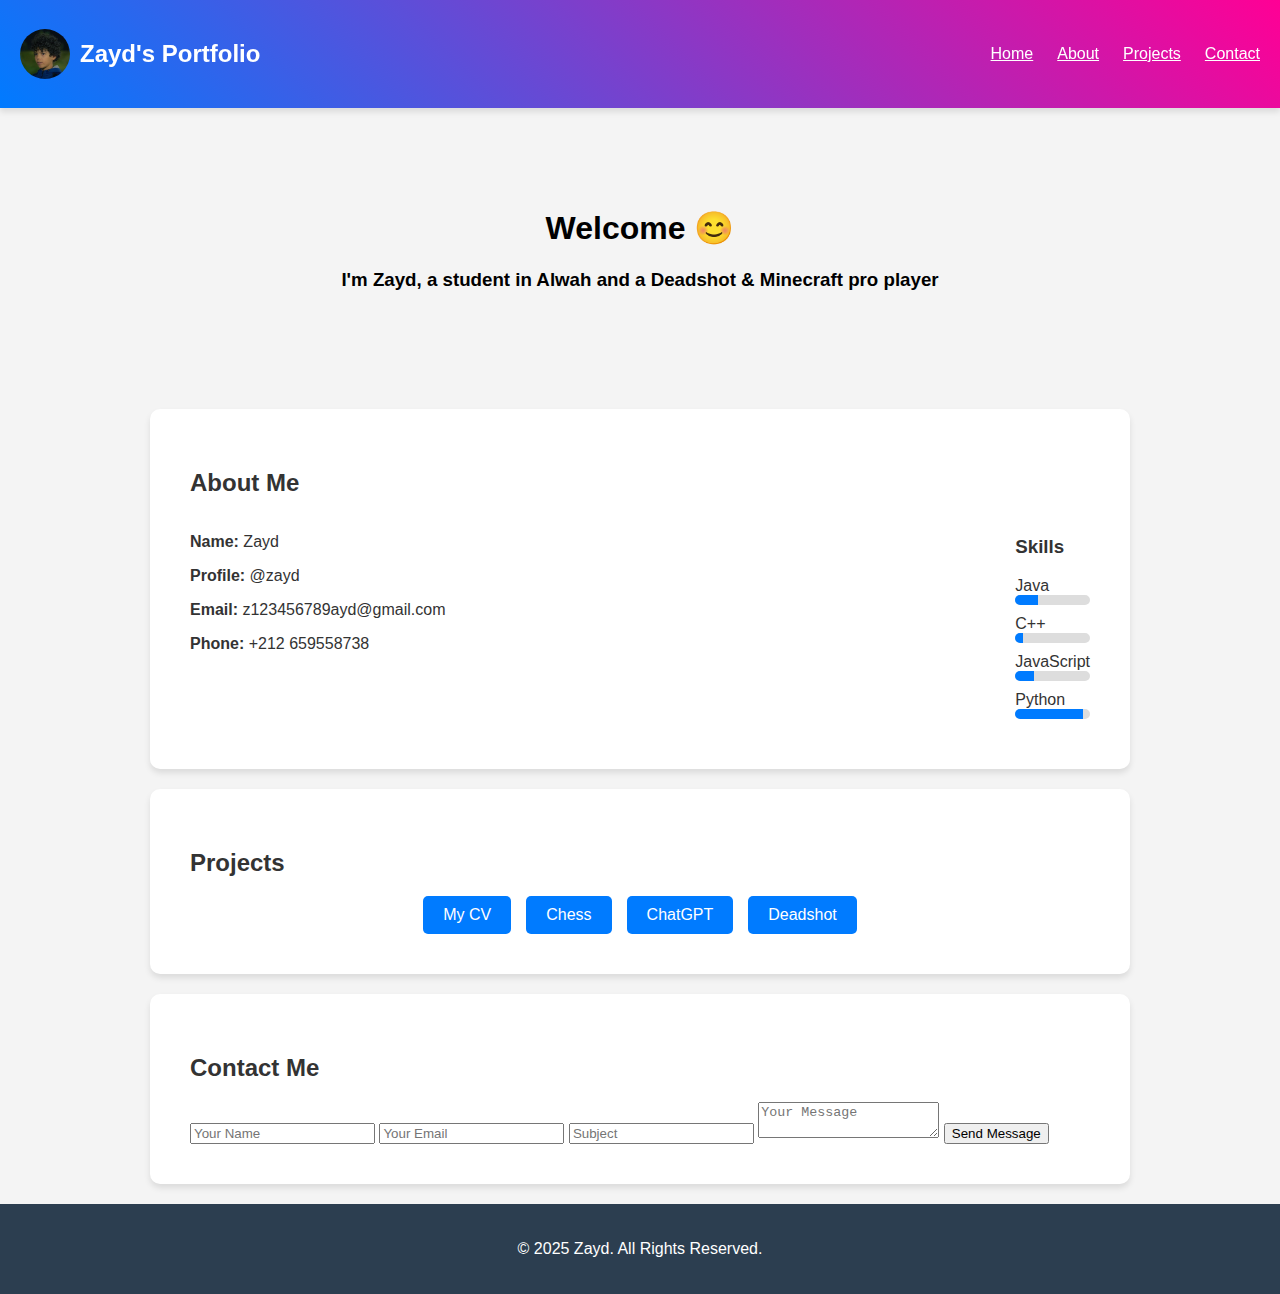
==== index.html @ 5912c64f "initial commit" ====
<!DOCTYPE html>
<html lang="en">

<head>
    <meta charset="UTF-8">
    <meta name="viewport" content="width=device-width, initial-scale=1.0">
    <link rel="stylesheet" href="./style.css">
    <title>Zayd's Portfolio</title>
</head>

<body>
    <header>
        <div class="logo">
            <img src="zayd.jpg" alt="Logo">
            <h2>Zayd's Portfolio</h2>
        </div>
        <nav>
            <ul>
                <li><a href="#home">Home</a></li>
                <li><a href="#about">About</a></li>
                <li><a href="#projects">Projects</a></li>
                <li><a href="#contact">Contact</a></li>
            </ul>
        </nav>
    </header>

    <main>
        <section id="home" class="hero">
            <h1 class="blll">Welcome 😊</h1>
            <h3 class="blll">I'm Zayd, a student in Alwah and a Deadshot & Minecraft pro player</h3>
        </section>

        <section id="about" class="content-section">
            <h2>About Me</h2>
            <div class="about-container">
                <div class="contact-info">
                    <p><strong>Name:</strong> Zayd</p>
                    <p><strong>Profile:</strong> @zayd</p>
                    <p><strong>Email:</strong> z123456789ayd@gmail.com</p>
                    <p><strong>Phone:</strong> +212 659558738</p>
                </div>
                <div class="skills">
                    <h3>Skills</h3>
                    <div class="skill"><span>Java</span><div class="bar"><div class="progress" style="width: 30%;"></div></div></div>
                    <div class="skill"><span>C++</span><div class="bar"><div class="progress" style="width: 10%;"></div></div></div>
                    <div class="skill"><span>JavaScript</span><div class="bar"><div class="progress" style="width: 25%;"></div></div></div>
                    <div class="skill"><span>Python</span><div class="bar"><div class="progress" style="width: 90%;"></div></div></div>
                </div>
            </div>
        </section>

        <section id="projects" class="content-section">
            <h2>Projects</h2>
            <div class="project-list">
                <a href="#" class="project">My CV</a>
                <a href="https://www.chess.com/" class="project">Chess</a>
                <a href="https://chatgpt.com/" class="project">ChatGPT</a>
                <a href="https://deadshot.io/" class="project">Deadshot</a>
            </div>
        </section>

        <section id="contact" class="content-section">
            <h2>Contact Me</h2>
            <form action="submit_form.php" method="POST">
                <input type="text" name="name" placeholder="Your Name" required>
                <input type="email" name="email" placeholder="Your Email" required>
                <input type="text" name="subject" placeholder="Subject" required>
                <textarea name="message" placeholder="Your Message" required></textarea>
                <button type="submit">Send Message</button>
            </form>
        </section>
    </main>

    <footer>
        <p>&copy; 2025 Zayd. All Rights Reserved.</p>
    </footer>
</body>

</html>
---- style.css ----
body {
    margin: 0;
    font-family: Arial, sans-serif;
    background-color: #f4f4f4;
    color: #333;
}

header {
    display: flex;
    justify-content: space-between;
    align-items: center;
    padding: 20px;
    background: linear-gradient(45deg, #007bff, #ff0095);
    color: white;
    position: sticky;
    top: 0;
    box-shadow: 0 4px 6px rgba(0, 0, 0, 0.1);
    z-index: 1000;
}

header .logo {
    display: flex;
    align-items: center;
    gap: 10px;
}

header .logo img {
    width: 50px;
    height: 50px;
    border-radius: 50%;
}

nav ul {
    display: flex;
    gap: 1.5rem;
    list-style: none;
    margin: 0;
    padding: 0;
}

nav ul li a {
    color: white;
    font-weight: lighter;
    transition: 1s;
}

nav ul li a:hover {
    text-decoration: underline;
}

.hero {
    text-align: center;
    padding: 80px 20px;
    background: url("./image.png") no-repeat center center / cover;
    color: white;
}

.content-section {
    padding: 40px;
    background: white;
    margin: 20px auto;
    border-radius: 10px;
    box-shadow: 0 4px 6px rgba(0, 0, 0, 0.1);
    max-width: 900px;
}

.about-container {
    display: flex;
    justify-content: space-between;
    flex-wrap: wrap;
}

.skills .skill {
    margin-bottom: 10px;
}

.bar {
    width: 100%;
    background: #ddd;
    height: 10px;
    border-radius: 5px;
    overflow: hidden;
}

.progress {
    height: 100%;
    background: #007bff;
}

.project-list {
    display: flex;
    gap: 15px;
    flex-wrap: wrap;
    justify-content: center;
}

.project {
    background: #007bff;
    color: white;
    padding: 10px 20px;
    border-radius: 5px;
    text-decoration: none;
    transition: 0.3s;
}

.project:hover {
    background: #0056b3;
}

footer {
    text-align: center;
    background: #2c3e50;
    color: white;
    padding: 20px;
}

.blll{
    color: black;
}
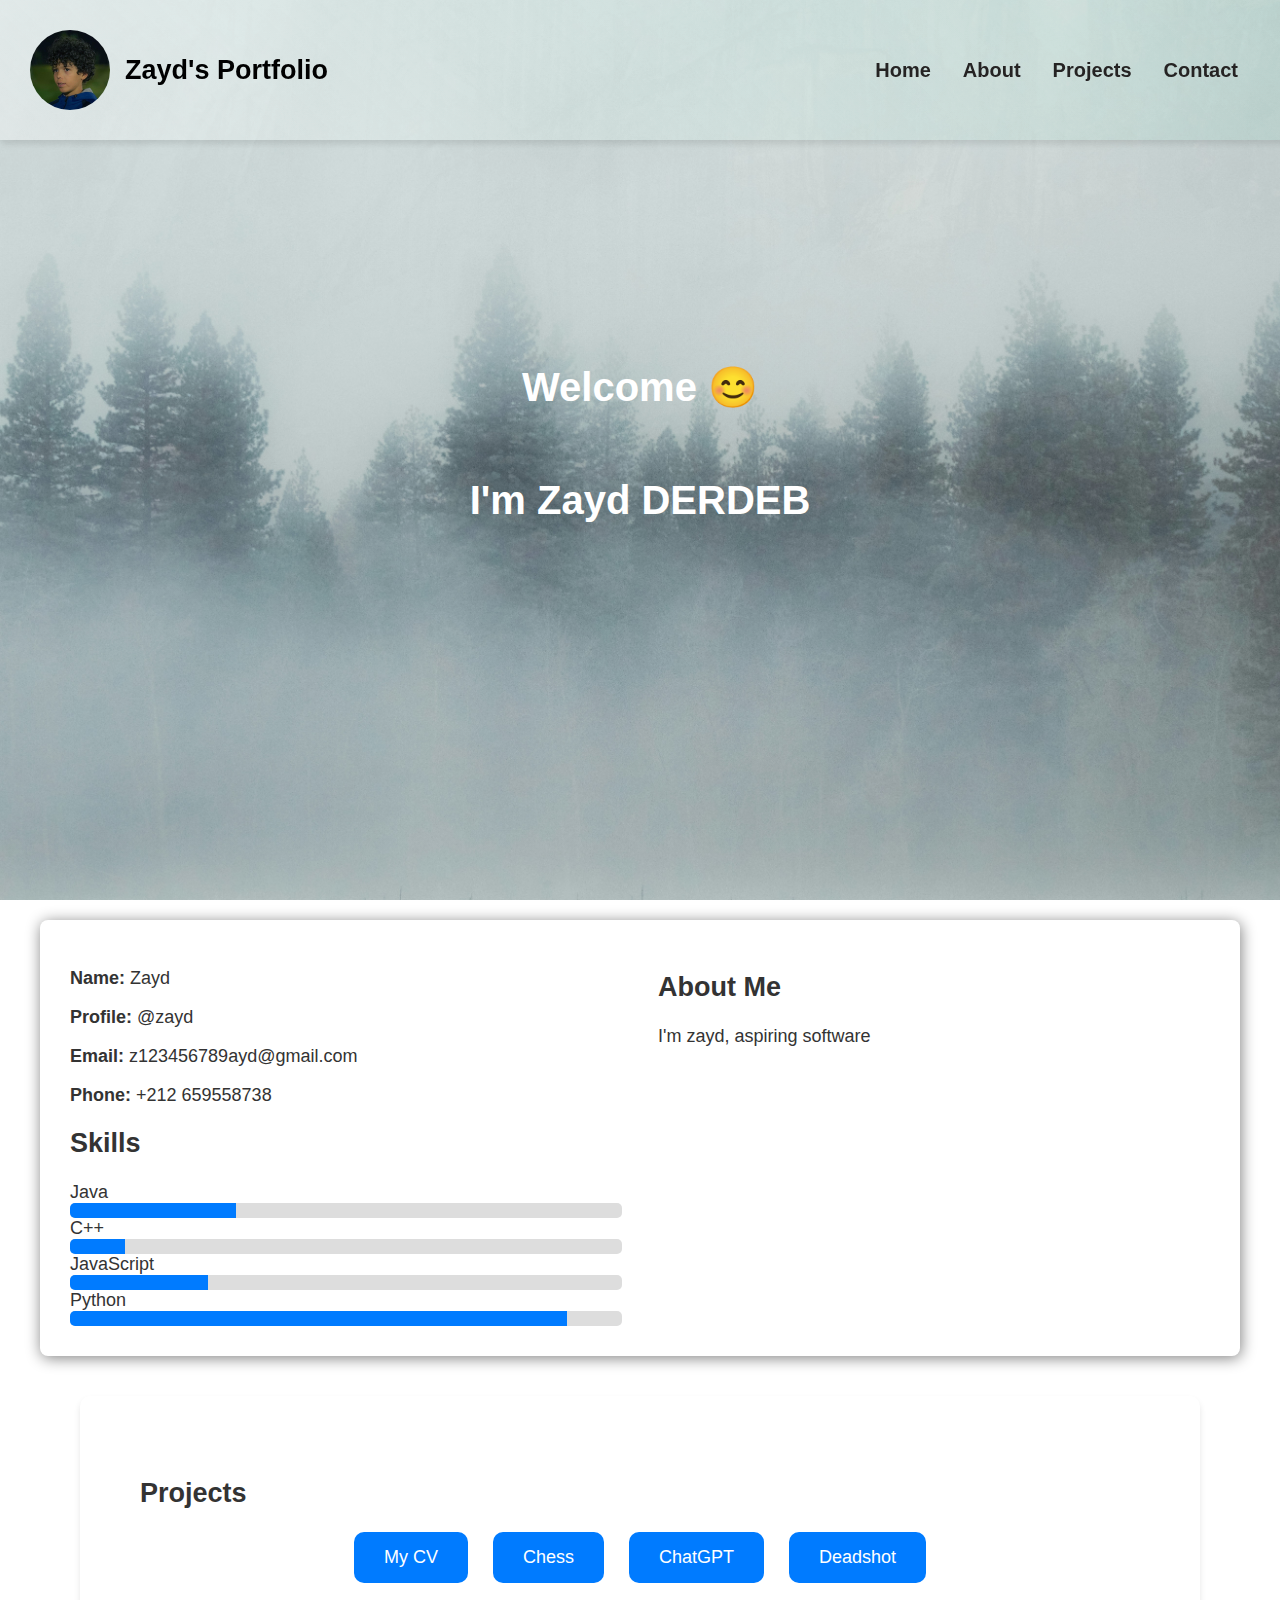
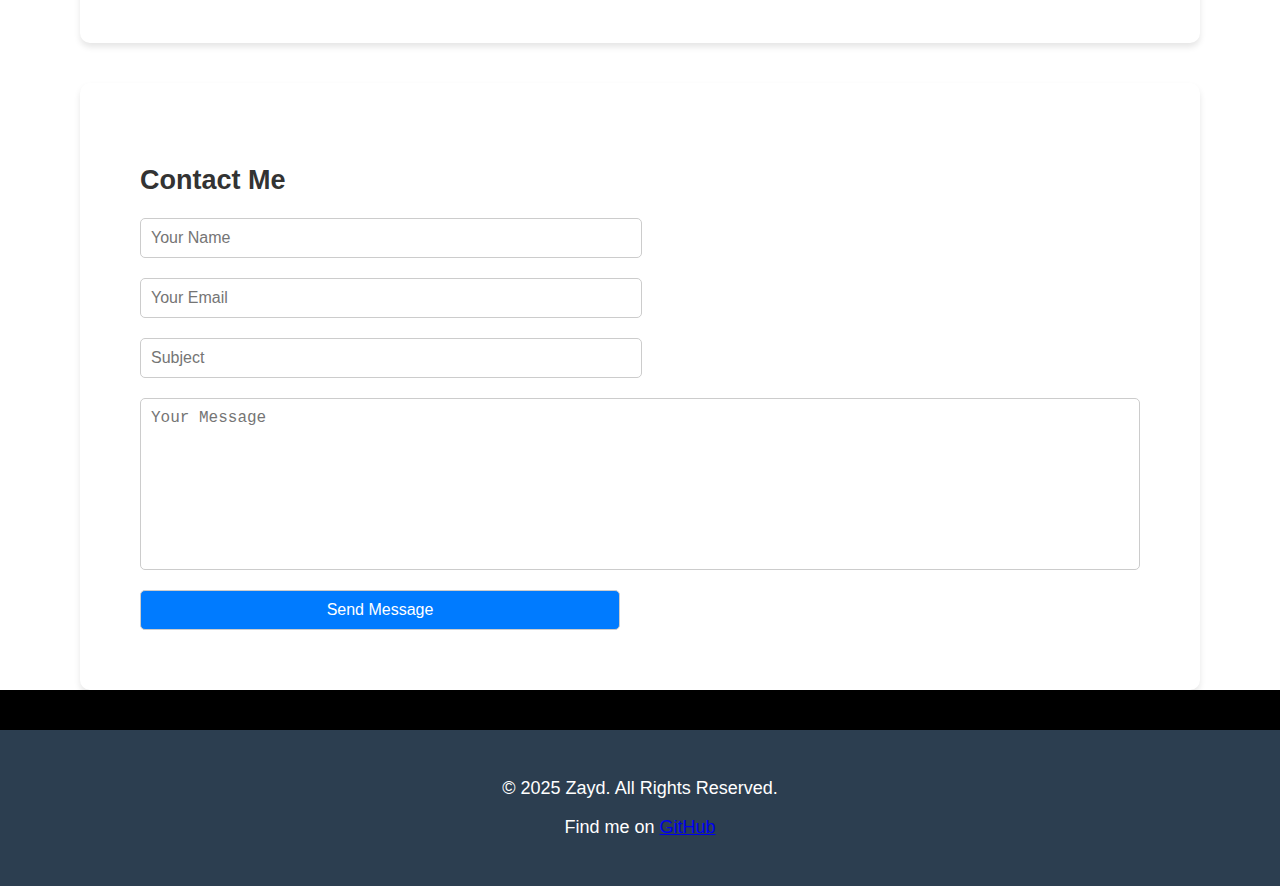
==== commit 70f3c65e: "fix header and about" ====
--- a/index.html
+++ b/index.html
@@ -25,29 +25,51 @@
     </header>
 
     <main>
-        <section id="home" class="hero">
+        <section id="home">
             <h1 class="blll">Welcome 😊</h1>
-            <h3 class="blll">I'm Zayd, a student in Alwah and a Deadshot & Minecraft pro player</h3>
+            <h3 class="blll">I'm Zayd DERDEB</h3>
         </section>
 
-        <section id="about" class="content-section">
-            <h2>About Me</h2>
-            <div class="about-container">
+        <section id="about">
+
+            <div class="contact-info-skills">
                 <div class="contact-info">
                     <p><strong>Name:</strong> Zayd</p>
                     <p><strong>Profile:</strong> @zayd</p>
                     <p><strong>Email:</strong> z123456789ayd@gmail.com</p>
                     <p><strong>Phone:</strong> +212 659558738</p>
                 </div>
+                <h2>Skills</h2>
                 <div class="skills">
-                    <h3>Skills</h3>
-                    <div class="skill"><span>Java</span><div class="bar"><div class="progress" style="width: 30%;"></div></div></div>
-                    <div class="skill"><span>C++</span><div class="bar"><div class="progress" style="width: 10%;"></div></div></div>
-                    <div class="skill"><span>JavaScript</span><div class="bar"><div class="progress" style="width: 25%;"></div></div></div>
-                    <div class="skill"><span>Python</span><div class="bar"><div class="progress" style="width: 90%;"></div></div></div>
+                    <div class="skill"><span>Java</span>
+                        <div class="bar">
+                            <div class="progress" style="width: 30%;"></div>
+                        </div>
+                    </div>
+                    <div class="skill"><span>C++</span>
+                        <div class="bar">
+                            <div class="progress" style="width: 10%;"></div>
+                        </div>
+                    </div>
+                    <div class="skill"><span>JavaScript</span>
+                        <div class="bar">
+                            <div class="progress" style="width: 25%;"></div>
+                        </div>
+                    </div>
+                    <div class="skill"><span>Python</span>
+                        <div class="bar">
+                            <div class="progress" style="width: 90%;"></div>
+                        </div>
+                    </div>
                 </div>
             </div>
+            <div class="about-me">
+                <h2>About Me</h2>
+                <p>I'm zayd, aspiring software</p>
+            </div>
         </section>
+
+
 
         <section id="projects" class="content-section">
             <h2>Projects</h2>
@@ -58,10 +80,9 @@
                 <a href="https://deadshot.io/" class="project">Deadshot</a>
             </div>
         </section>
-
         <section id="contact" class="content-section">
             <h2>Contact Me</h2>
-            <form action="submit_form.php" method="POST">
+            <form action="submit_form.php" method="POST" class="contact-form">
                 <input type="text" name="name" placeholder="Your Name" required>
                 <input type="email" name="email" placeholder="Your Email" required>
                 <input type="text" name="subject" placeholder="Subject" required>
@@ -69,11 +90,13 @@
                 <button type="submit">Send Message</button>
             </form>
         </section>
+
     </main>
-
     <footer>
         <p>&copy; 2025 Zayd. All Rights Reserved.</p>
+        <p>Find me on <a href="https://github.com/derzayd" target="_blank">GitHub</a></p>
     </footer>
+
 </body>
 
 </html>--- a/style.css
+++ b/style.css
@@ -1,67 +1,107 @@
+html{
+    scroll-behavior: smooth;
+}
 body {
     margin: 0;
     font-family: Arial, sans-serif;
-    background-color: #f4f4f4;
+    background-color: #000000;
     color: #333;
+    font-size: 18px; /* Increase base font size */
 }
 
 header {
     display: flex;
     justify-content: space-between;
     align-items: center;
-    padding: 20px;
-    background: linear-gradient(45deg, #007bff, #ff0095);
-    color: white;
-    position: sticky;
+    padding: 30px; /* Increased padding for better spacing */
+    background: linear-gradient(45deg, #feffff5f, #62d1ae20);
+    color: rgb(0, 0, 0);
+    position: fixed;
     top: 0;
     box-shadow: 0 4px 6px rgba(0, 0, 0, 0.1);
     z-index: 1000;
+    width: 100vw;
+}
+main{
+    background-color: #ffffff;
+}
+#home{
+    height: 100vh;
+    background: linear-gradient(rgba(255, 255, 255, 0.118),rgba(0, 255, 26, 0)),url(./bg.jpg);
+    background-position:center;
+    background-size: cover;
+    display: flex;
+    justify-content: center;
+    align-items: center;
+    flex-direction: column;
 }
 
 header .logo {
     display: flex;
     align-items: center;
-    gap: 10px;
+    gap: 15px; /* Increased gap */
 }
 
 header .logo img {
-    width: 50px;
-    height: 50px;
+    width: 80px; /* Increased logo size */
+    height: 80px;
     border-radius: 50%;
 }
-
+nav{
+    margin-right: 4em;
+}
 nav ul {
     display: flex;
-    gap: 1.5rem;
+    gap: 2rem; /* Increased gap between navigation links */
     list-style: none;
     margin: 0;
     padding: 0;
 }
 
-nav ul li a {
-    color: white;
-    font-weight: lighter;
+nav a {
+    color: rgb(37, 35, 35);
+    font-weight:bolder;
+    font-size: 20px; /* Increased font size */
     transition: 1s;
+    position: relative;
+    text-decoration: none;
+}
+nav a::after{
+    content: '';
+    position: absolute;
+    top: 22px;
+    left: 0;
+    background-color: #ffffff;
+    height: 3px;
+    width: 0;
+    transition: width 0.3s ease;
 }
 
-nav ul li a:hover {
-    text-decoration: underline;
+nav a:hover::after {
+    width: 100%;
 }
+#about{
+    scroll-margin-top: 9em;
+    padding: 30px;
+    display: flex;
+    gap: 2em;
+    background: white;
+    border-radius: 8px;
+    box-shadow: 1px 2px 15px grey;
+    margin: 20px 40px;
 
-.hero {
-    text-align: center;
-    padding: 80px 20px;
-    background: url("./image.png") no-repeat center center / cover;
-    color: white;
+}
+.contact-info-skills, .about-me{
+    width: 50%;
 }
 
 .content-section {
-    padding: 40px;
+    padding: 60px; /* Increased padding in sections */
     background: white;
-    margin: 20px auto;
+    margin: 40px auto; /* Increased margin for bigger spacing between sections */
     border-radius: 10px;
     box-shadow: 0 4px 6px rgba(0, 0, 0, 0.1);
-    max-width: 900px;
+    max-width: 1000px; /* Made the max width bigger */
 }
 
 .about-container {
@@ -70,14 +110,10 @@
     flex-wrap: wrap;
 }
 
-.skills .skill {
-    margin-bottom: 10px;
-}
-
 .bar {
     width: 100%;
     background: #ddd;
-    height: 10px;
+    height: 15px; /* Increased height of the progress bars */
     border-radius: 5px;
     overflow: hidden;
 }
@@ -89,7 +125,7 @@
 
 .project-list {
     display: flex;
-    gap: 15px;
+    gap: 25px; /* Increased gap between project items */
     flex-wrap: wrap;
     justify-content: center;
 }
@@ -97,8 +133,9 @@
 .project {
     background: #007bff;
     color: white;
-    padding: 10px 20px;
-    border-radius: 5px;
+    padding: 15px 30px; /* Increased padding for bigger buttons */
+    border-radius: 10px; /* Increased border radius for a smoother look */
+    font-size: 18px; /* Increased font size */
     text-decoration: none;
     transition: 0.3s;
 }
@@ -111,9 +148,45 @@
     text-align: center;
     background: #2c3e50;
     color: white;
-    padding: 20px;
+    padding: 30px; /* Increased padding for better spacing */
 }
 
 .blll{
-    color: black;
-}+    color: rgb(255, 255, 255);
+    font-size: 40px; /* Increased font size for hero section headings */
+}
+
+#contact .contact-form {
+    display: flex;
+    flex-wrap: wrap;
+    gap: 20px; /* Space between each element */
+    justify-content: space-between;
+}
+
+#contact .contact-form input,
+#contact .contact-form textarea,
+#contact .contact-form button {
+    width: 48%; /* Make the inputs and button take up nearly half of the width */
+    padding: 10px;
+    font-size: 16px;
+    border: 1px solid #ccc;
+    border-radius: 5px;
+}
+
+#contact .contact-form button {
+    width: 48%; /* Same width for the button */
+    background-color: #007bff;
+    color: white;
+    cursor: pointer;
+    transition: background-color 0.3s ease;
+}
+
+#contact .contact-form button:hover {
+    background-color: #0056b3;
+}
+
+#contact .contact-form textarea {
+    width: 100%; /* Textarea should take up the full width */
+    height: 150px;
+    resize: none; /* Disable resizing */
+}
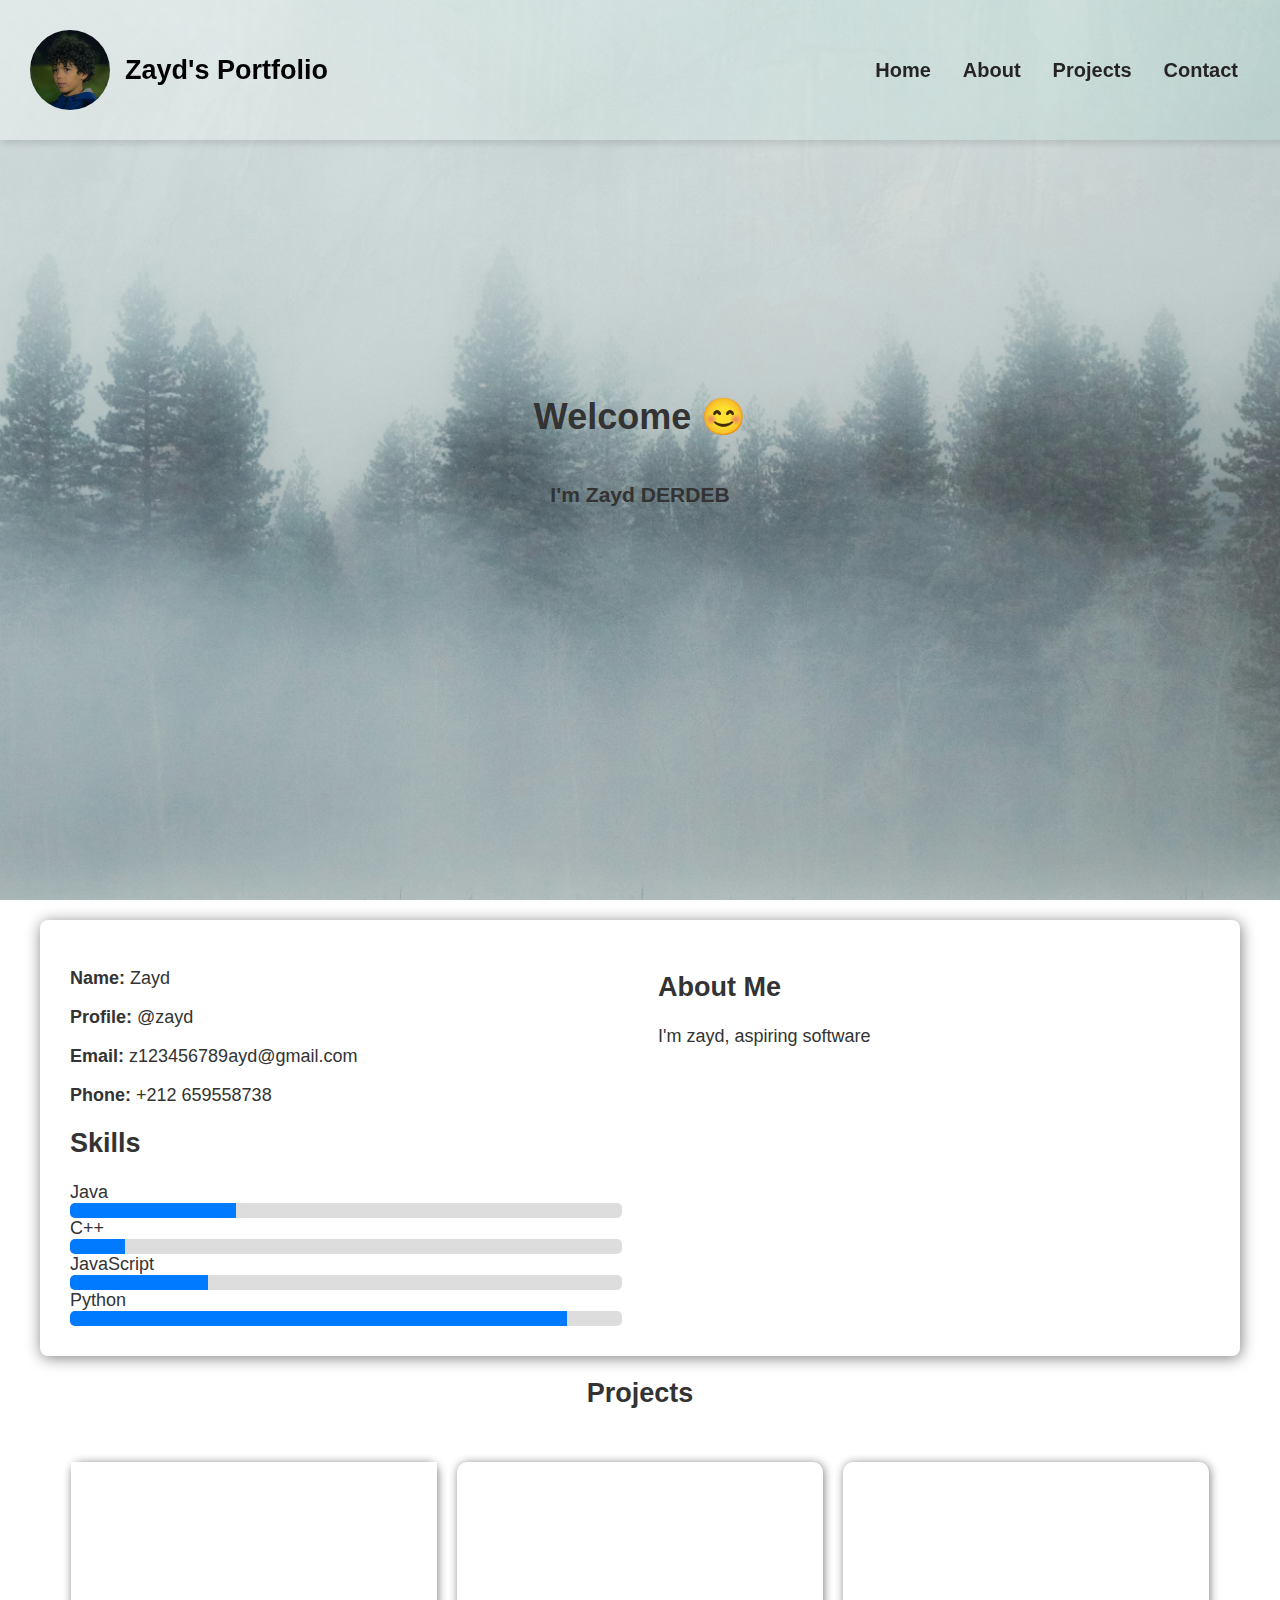
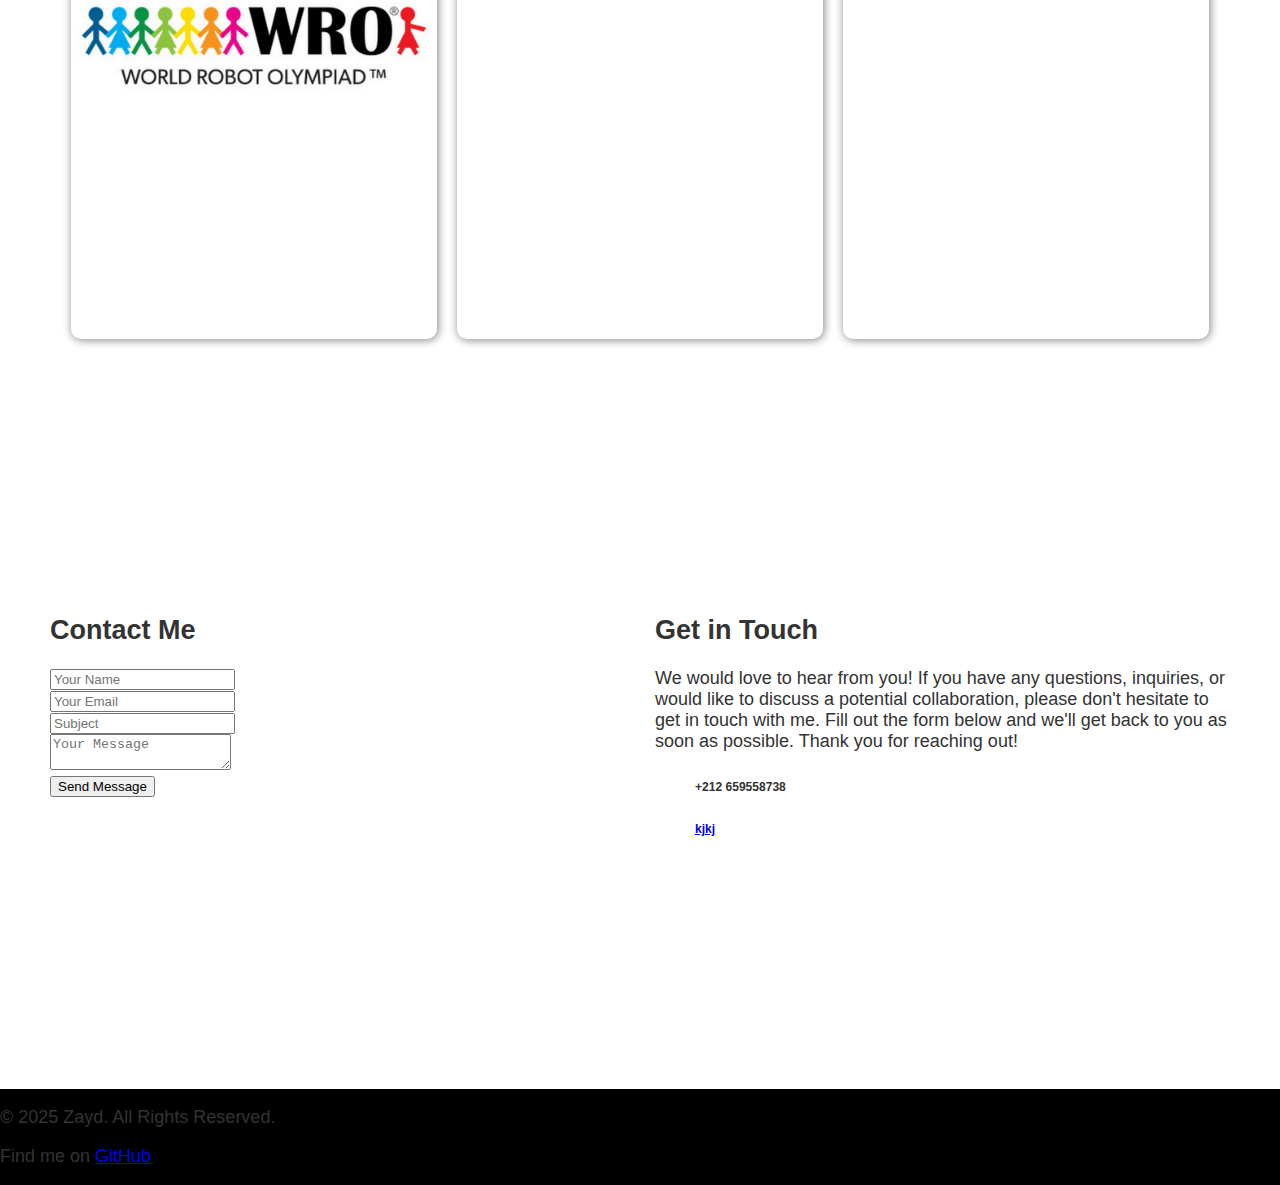
==== commit 660ecb0d: "add project section" ====
--- a/index.html
+++ b/index.html
@@ -5,6 +5,8 @@
     <meta charset="UTF-8">
     <meta name="viewport" content="width=device-width, initial-scale=1.0">
     <link rel="stylesheet" href="./style.css">
+    <link rel="stylesheet" href="https://cdnjs.cloudflare.com/ajax/libs/font-awesome/5.6.0/css/font-awesome.min.css">
+
     <title>Zayd's Portfolio</title>
 </head>
 
@@ -71,24 +73,47 @@
 
 
 
-        <section id="projects" class="content-section">
+        <section id="projects">
             <h2>Projects</h2>
             <div class="project-list">
-                <a href="#" class="project">My CV</a>
-                <a href="https://www.chess.com/" class="project">Chess</a>
-                <a href="https://chatgpt.com/" class="project">ChatGPT</a>
-                <a href="https://deadshot.io/" class="project">Deadshot</a>
+                <div class="project"><img src="wro.jpg" width="100%">
+                    <h5>WRO</h5>
+                    <p>I was in wro international in izmir 2024</p>
+                </div>
+                <div class="project"><img src="" width="100">
+                    <h5>Project 2</h5>
+                    <p>descreption</p>
+                </div>
+                <div class="project"><img src="" width="100">
+                    <h5>Project 3</h5>
+                    <p>descreption</p>
+                </div>
             </div>
         </section>
-        <section id="contact" class="content-section">
-            <h2>Contact Me</h2>
-            <form action="submit_form.php" method="POST" class="contact-form">
-                <input type="text" name="name" placeholder="Your Name" required>
-                <input type="email" name="email" placeholder="Your Email" required>
-                <input type="text" name="subject" placeholder="Subject" required>
-                <textarea name="message" placeholder="Your Message" required></textarea>
-                <button type="submit">Send Message</button>
-            </form>
+
+        <section id="contact">
+            <div class="contact-box">
+                <div class="contact-form">
+                    <h2>Contact Me</h2>
+                    <form action="submit_form.php" method="POST" class="contact-form">
+                        <input type="text" name="name" placeholder="Your Name" required>
+                        <input type="email" name="email" placeholder="Your Email" required>
+                        <input type="text" name="subject" placeholder="Subject" required>
+                        <textarea name="message" placeholder="Your Message" required></textarea>
+                        <button type="submit">Send Message</button>
+                    </form>
+                </div>
+                <div class="get-in-touch">
+                    <h2>Get in Touch</h2>
+                    <p>We would love to hear from you! If you have any questions, inquiries, or would like to discuss a
+                        potential collaboration, please don't hesitate to get in touch with me. Fill out the form below
+                        and we'll get back to you as soon as possible. Thank you for reaching out!</p>
+                    <ul>
+                        <h6>+212 659558738</h6>
+                        <a href="z123456789ayd@gmail.com"><i class="fa-solid fa-envelope"></i><h6>kjkj</h6></a>
+                    </ul>
+                </div>
+            </div>
         </section>
 
     </main>
--- a/style.css
+++ b/style.css
@@ -1,19 +1,22 @@
-html{
+html {
     scroll-behavior: smooth;
 }
+
 body {
     margin: 0;
     font-family: Arial, sans-serif;
     background-color: #000000;
     color: #333;
-    font-size: 18px; /* Increase base font size */
+    font-size: 18px;
+    /* Increase base font size */
 }
 
 header {
     display: flex;
     justify-content: space-between;
     align-items: center;
-    padding: 30px; /* Increased padding for better spacing */
+    padding: 30px;
+    /* Increased padding for better spacing */
     background: linear-gradient(45deg, #feffff5f, #62d1ae20);
     color: rgb(0, 0, 0);
     position: fixed;
@@ -22,13 +25,15 @@
     z-index: 1000;
     width: 100vw;
 }
-main{
+
+main {
     background-color: #ffffff;
 }
-#home{
+
+#home {
     height: 100vh;
-    background: linear-gradient(rgba(255, 255, 255, 0.118),rgba(0, 255, 26, 0)),url(./bg.jpg);
-    background-position:center;
+    background: linear-gradient(rgba(255, 255, 255, 0.118), rgba(0, 255, 26, 0)), url(./bg.jpg);
+    background-position: center;
     background-size: cover;
     display: flex;
     justify-content: center;
@@ -39,20 +44,25 @@
 header .logo {
     display: flex;
     align-items: center;
-    gap: 15px; /* Increased gap */
+    gap: 15px;
+    /* Increased gap */
 }
 
 header .logo img {
-    width: 80px; /* Increased logo size */
+    width: 80px;
+    /* Increased logo size */
     height: 80px;
     border-radius: 50%;
 }
-nav{
+
+nav {
     margin-right: 4em;
 }
+
 nav ul {
     display: flex;
-    gap: 2rem; /* Increased gap between navigation links */
+    gap: 2rem;
+    /* Increased gap between navigation links */
     list-style: none;
     margin: 0;
     padding: 0;
@@ -60,13 +70,15 @@
 
 nav a {
     color: rgb(37, 35, 35);
-    font-weight:bolder;
-    font-size: 20px; /* Increased font size */
+    font-weight: bolder;
+    font-size: 20px;
+    /* Increased font size */
     transition: 1s;
     position: relative;
     text-decoration: none;
 }
-nav a::after{
+
+nav a::after {
     content: '';
     position: absolute;
     top: 22px;
@@ -80,7 +92,8 @@
 nav a:hover::after {
     width: 100%;
 }
-#about{
+
+#about {
     scroll-margin-top: 9em;
     padding: 30px;
     display: flex;
@@ -91,17 +104,22 @@
     margin: 20px 40px;
 
 }
-.contact-info-skills, .about-me{
+
+.contact-info-skills,
+.about-me {
     width: 50%;
 }
 
 .content-section {
-    padding: 60px; /* Increased padding in sections */
+    padding: 60px;
+    /* Increased padding in sections */
     background: white;
-    margin: 40px auto; /* Increased margin for bigger spacing between sections */
+    margin: 40px auto;
+    /* Increased margin for bigger spacing between sections */
     border-radius: 10px;
     box-shadow: 0 4px 6px rgba(0, 0, 0, 0.1);
-    max-width: 1000px; /* Made the max width bigger */
+    max-width: 1000px;
+    /* Made the max width bigger */
 }
 
 .about-container {
@@ -113,7 +131,8 @@
 .bar {
     width: 100%;
     background: #ddd;
-    height: 15px; /* Increased height of the progress bars */
+    height: 15px;
+    /* Increased height of the progress bars */
     border-radius: 5px;
     overflow: hidden;
 }
@@ -125,48 +144,86 @@
 
 .project-list {
     display: flex;
-    gap: 25px; /* Increased gap between project items */
-    flex-wrap: wrap;
-    justify-content: center;
+    gap: 20px;
+    justify-content: center;
+    padding: 30px;
 }
 
 .project {
-    background: #007bff;
+    width: 30%;
+    background: #ffffff;
     color: white;
-    padding: 15px 30px; /* Increased padding for bigger buttons */
-    border-radius: 10px; /* Increased border radius for a smoother look */
-    font-size: 18px; /* Increased font size */
-    text-decoration: none;
+    border-radius: 10px;
+    font-size: 18px;
     transition: 0.3s;
+    box-shadow: 1px 1px 10px grey;
 }
 
 .project:hover {
     background: #0056b3;
 }
 
+#projects{
+    gap: 1em;
+    text-align: center;
+    scroll-margin-top: 9em;
+}
+#contact{
+    background: linear-gradient(rgba(0, 0, 255, 0.196),rgba(255, 255, 255, 0.235)),url(./bg.jpg);
+    width: 100%;
+    height: 80vh;
+    background-size: cover;
+    background-position: center;
+    background-attachment: fixed;
+    display: flex;
+    align-items: center;
+    justify-content: center;
+}
+.contact-box{
+    background: white;
+    box-shadow: #ddd;
+    border-radius: 5px;
+    margin: 30px;
+    padding: 20px;
+    display: flex;
+    justify-content: center;
+    gap: 30px;
+}
+.contact-form, .get-in-touch{
+    width: 50%;
+}
+/* .get-in-touch {
+    display: flex;
+    justify-content: space-between;
+    flex-wrap: wrap;
+}
 footer {
     text-align: center;
     background: #2c3e50;
     color: white;
-    padding: 30px; /* Increased padding for better spacing */
-}
-
-.blll{
+    padding: 30px;
+
+}
+
+.blll {
     color: rgb(255, 255, 255);
-    font-size: 40px; /* Increased font size for hero section headings */
+    font-size: 40px;
+
 }
 
 #contact .contact-form {
     display: flex;
     flex-wrap: wrap;
-    gap: 20px; /* Space between each element */
+    gap: 20px;
+
     justify-content: space-between;
 }
 
 #contact .contact-form input,
 #contact .contact-form textarea,
 #contact .contact-form button {
-    width: 48%; /* Make the inputs and button take up nearly half of the width */
+    width: 48%;
+
     padding: 10px;
     font-size: 16px;
     border: 1px solid #ccc;
@@ -174,7 +231,8 @@
 }
 
 #contact .contact-form button {
-    width: 48%; /* Same width for the button */
+    width: 48%;
+
     background-color: #007bff;
     color: white;
     cursor: pointer;
@@ -186,7 +244,9 @@
 }
 
 #contact .contact-form textarea {
-    width: 100%; /* Textarea should take up the full width */
+    width: 100%;
+
     height: 150px;
-    resize: none; /* Disable resizing */
-}
+    resize: none;
+
+} */